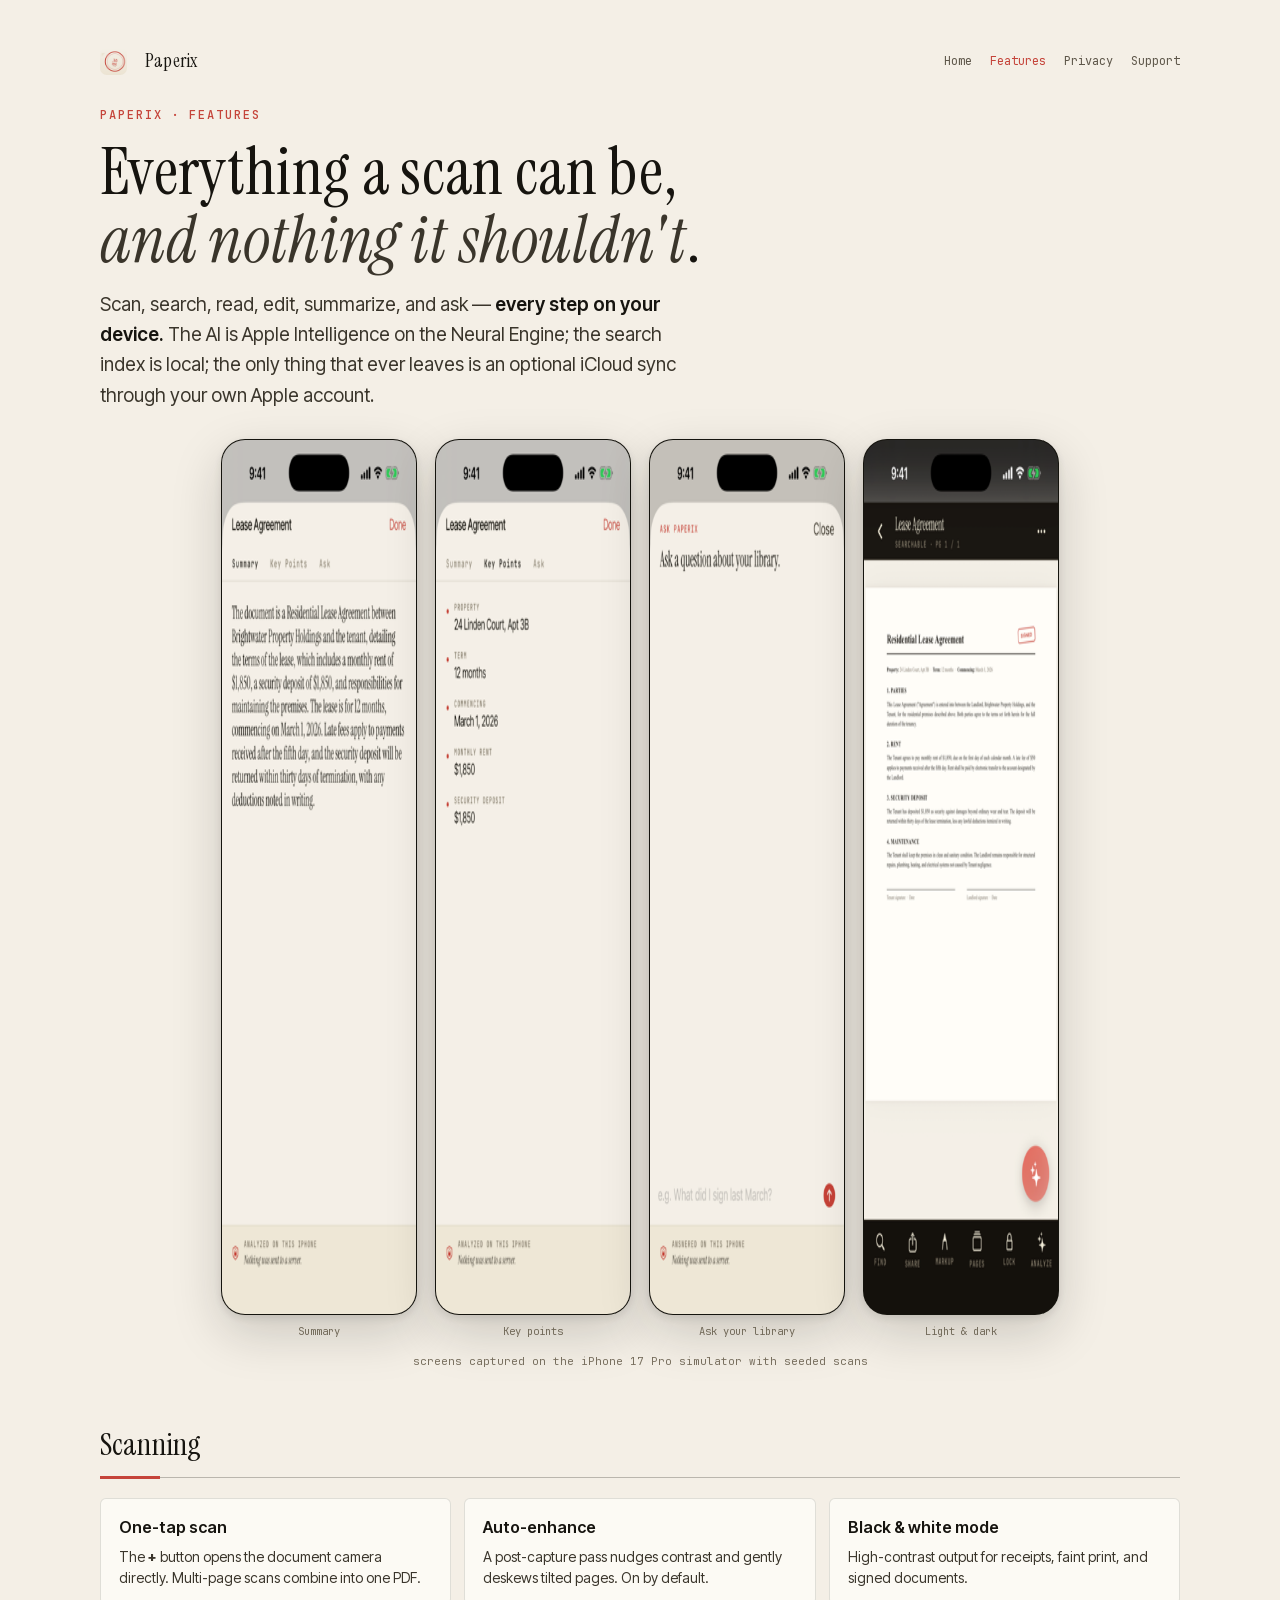
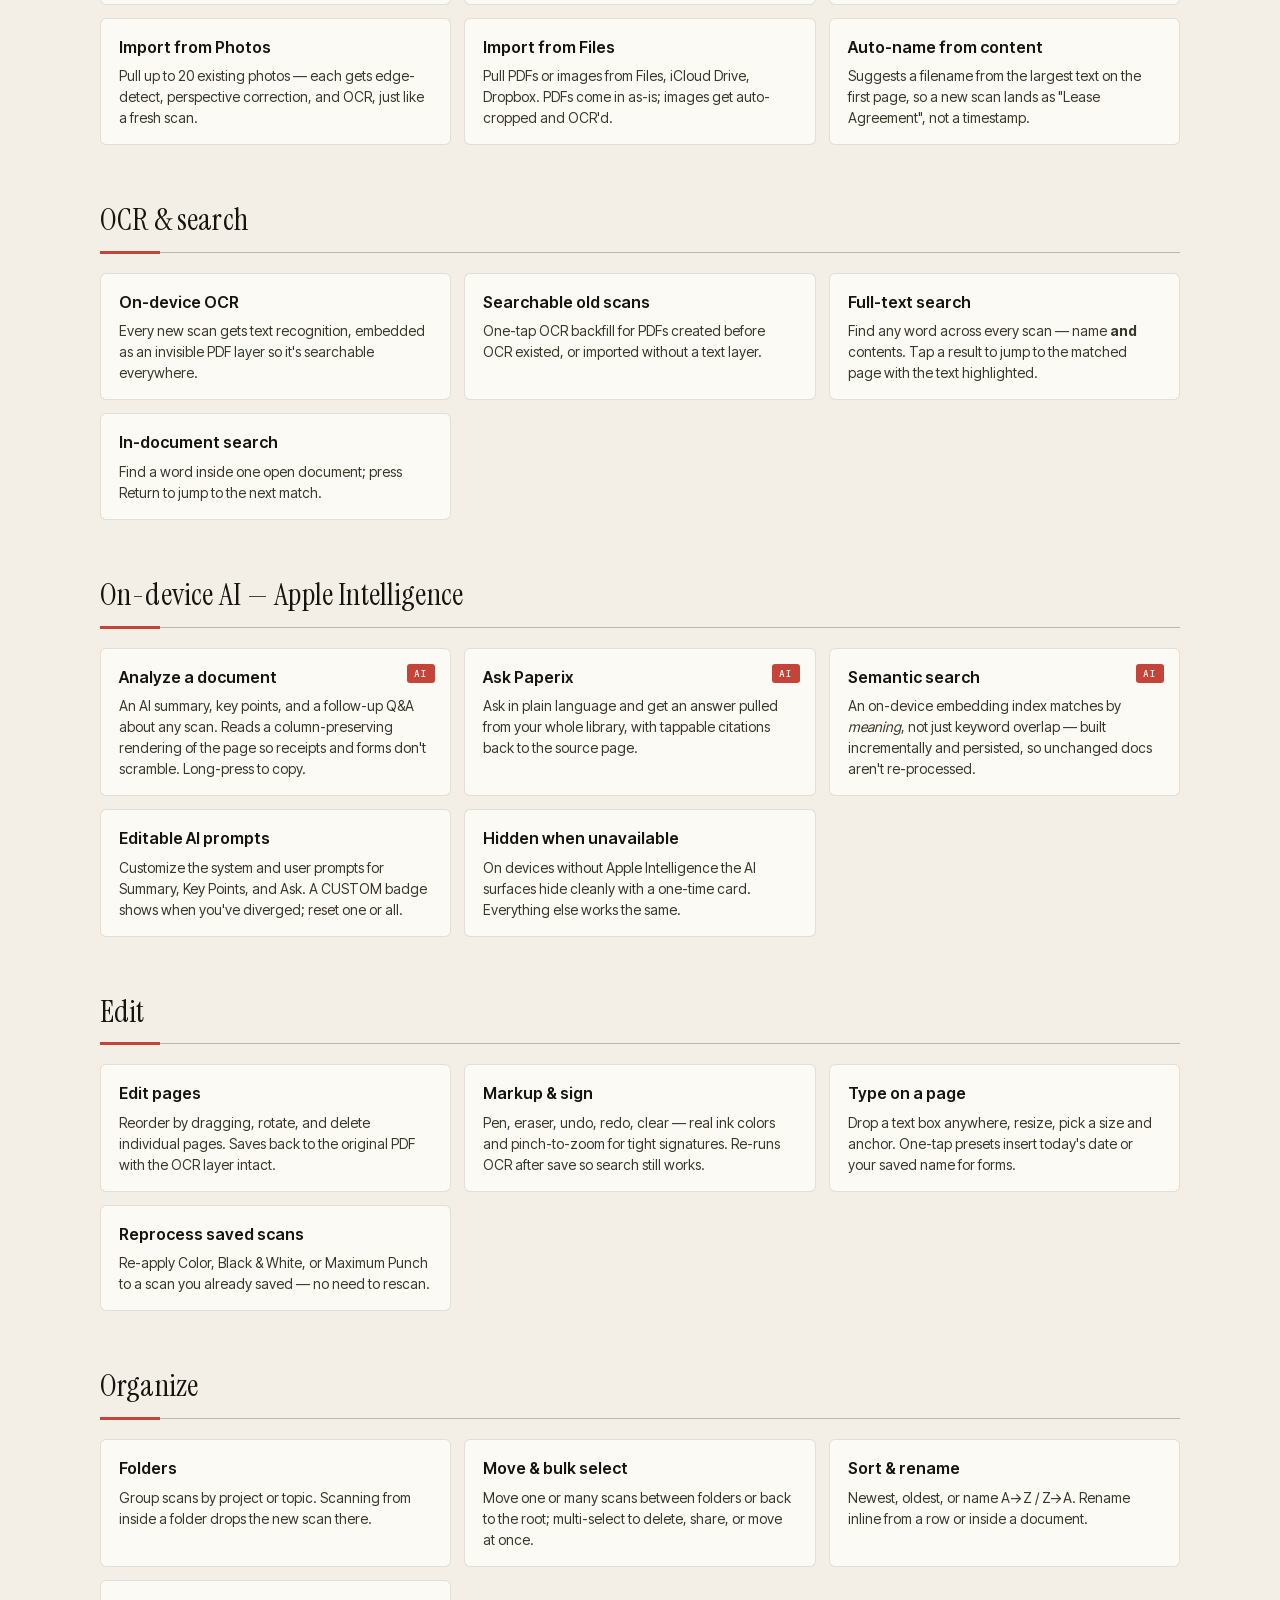
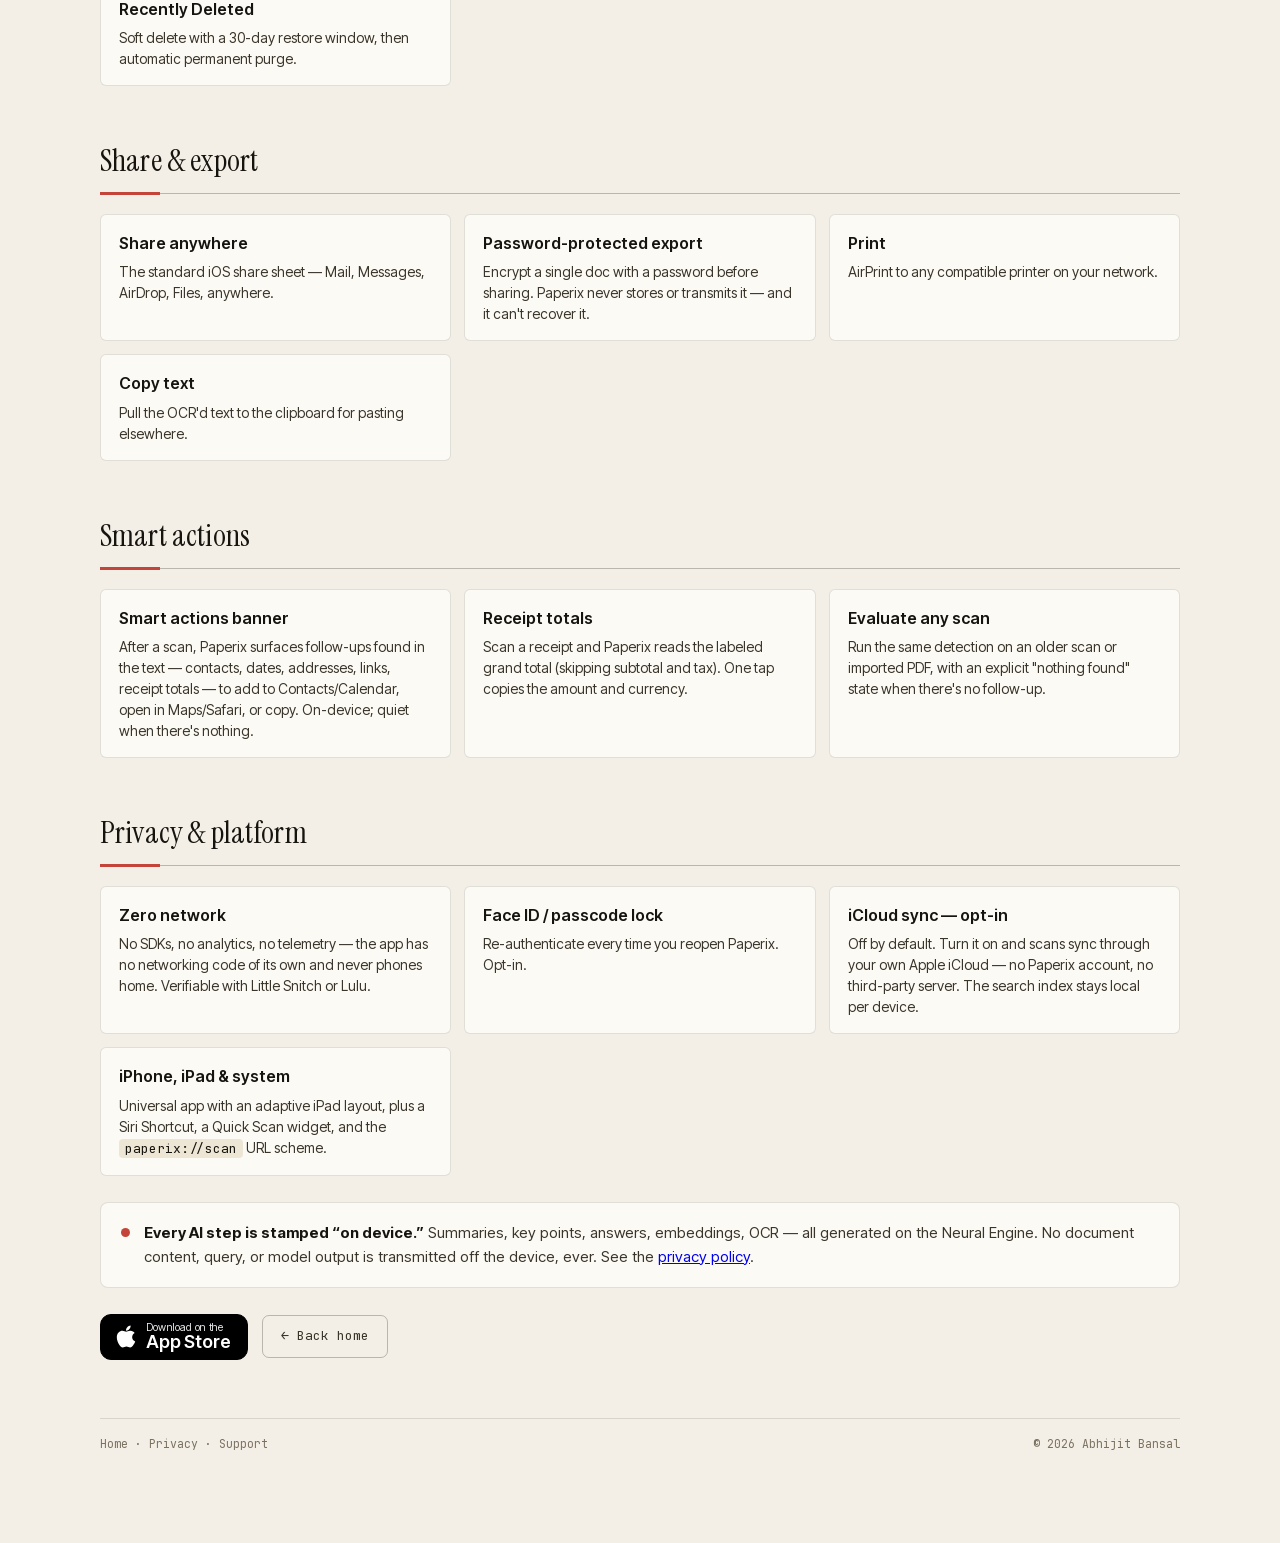
==== features.html @ 34ac82c7 "feat(site): rebuild marketing site with real on-device app captures Adopt the app's own "Paper, Ink " ====
<!DOCTYPE html>
<html lang="en">
<head>
  <meta charset="utf-8">
  <meta name="viewport" content="width=device-width, initial-scale=1">
  <title>Features — Paperix</title>
  <meta name="description" content="Every Paperix feature: edge-aware scanning, on-device OCR and search, Apple Intelligence summaries and Ask-across-your-library, page editing, markup, password export, smart actions — all on your iPhone and iPad, nothing sent to a server.">
  <meta name="theme-color" content="#f4efe6">

  <!-- iOS Smart App Banner: native install banner shown only in Safari on iPhone/iPad. -->
  <meta name="apple-itunes-app" content="app-id=6770402925">

  <link rel="canonical" href="https://abhijitbansal.github.io/paperix-site/features.html">

  <!-- Open Graph / link unfurl — absolute URLs required for Teams/Slack/iMessage rich cards. -->
  <meta property="og:type" content="website">
  <meta property="og:site_name" content="Paperix">
  <meta property="og:title" content="Paperix — every feature, all on device">
  <meta property="og:description" content="Edge-aware scanning, on-device OCR and search, Apple Intelligence summaries and Ask-across-your-library, page editing, markup, password export — all on your iPhone and iPad. Nothing leaves your device.">
  <meta property="og:url" content="https://abhijitbansal.github.io/paperix-site/features.html">
  <meta property="og:image" content="https://abhijitbansal.github.io/paperix-site/assets/og-image.png">
  <meta property="og:image:type" content="image/png">
  <meta property="og:image:width" content="1200">
  <meta property="og:image:height" content="630">
  <meta property="og:image:alt" content="Paperix — private, on-device document scanner for iPhone and iPad.">
  <meta name="twitter:card" content="summary_large_image">
  <meta name="twitter:title" content="Paperix — every feature, all on device">
  <meta name="twitter:image" content="https://abhijitbansal.github.io/paperix-site/assets/og-image.png">

  <link rel="icon" type="image/png" href="assets/favicon-32.png">
  <link rel="apple-touch-icon" href="assets/apple-touch-icon.png">
  <link rel="stylesheet" href="assets/style.css">
  <meta http-equiv="Content-Security-Policy" content="default-src 'self'; script-src 'none'; style-src 'self'; img-src 'self'; font-src 'self'; object-src 'none'; form-action 'none'; base-uri 'self'">
</head>
<body>
<div class="wrap">

  <nav class="site">
    <img src="assets/app-icon-64.png" alt="">
    <span class="name">Paperix</span>
    <a href="index.html">Home</a>
    <a href="features.html" aria-current="page">Features</a>
    <a href="privacy.html">Privacy</a>
    <a href="support.html">Support</a>
  </nav>

  <header class="page">
    <div class="kicker">Paperix · features</div>
    <h1>Everything a scan can be,<br><em>and nothing it shouldn't</em>.</h1>
    <p class="lead">
      Scan, search, read, edit, summarize, and ask — <b>every step on your
      device.</b> The AI is Apple Intelligence on the Neural Engine; the search
      index is local; the only thing that ever leaves is an optional iCloud
      sync through your own Apple account.
    </p>
  </header>

  <div class="shotrow">
    <figure class="shot-fig">
      <div class="device"><img src="assets/shots/analyze.png" alt="An on-device AI summary of a lease agreement" width="402" height="874" loading="lazy"></div>
      <figcaption>Summary</figcaption>
    </figure>
    <figure class="shot-fig">
      <div class="device"><img src="assets/shots/keypoints.png" alt="AI-extracted key points: property, term, monthly rent, deposit" width="402" height="874" loading="lazy"></div>
      <figcaption>Key points</figcaption>
    </figure>
    <figure class="shot-fig">
      <div class="device"><img src="assets/shots/ask.png" alt="Ask Paperix — ask a question about your whole library" width="402" height="874" loading="lazy"></div>
      <figcaption>Ask your library</figcaption>
    </figure>
    <figure class="shot-fig">
      <div class="device"><img src="assets/shots/document-dark.png" alt="A scanned document open in dark mode" width="402" height="874" loading="lazy"></div>
      <figcaption>Light &amp; dark</figcaption>
    </figure>
  </div>
  <p class="gifnote">screens captured on the iPhone&nbsp;17&nbsp;Pro simulator with seeded scans</p>

  <h2>Scanning</h2><div class="rule"></div>
  <div class="grid">
    <div class="ve-card"><h3>One-tap scan</h3><p>The <b>+</b> button opens the document camera directly. Multi-page scans combine into one PDF.</p></div>
    <div class="ve-card"><h3>Auto-enhance</h3><p>A post-capture pass nudges contrast and gently deskews tilted pages. On by default.</p></div>
    <div class="ve-card"><h3>Black &amp; white mode</h3><p>High-contrast output for receipts, faint print, and signed documents.</p></div>
    <div class="ve-card"><h3>Import from Photos</h3><p>Pull up to 20 existing photos — each gets edge-detect, perspective correction, and OCR, just like a fresh scan.</p></div>
    <div class="ve-card"><h3>Import from Files</h3><p>Pull PDFs or images from Files, iCloud Drive, Dropbox. PDFs come in as-is; images get auto-cropped and OCR'd.</p></div>
    <div class="ve-card"><h3>Auto-name from content</h3><p>Suggests a filename from the largest text on the first page, so a new scan lands as "Lease Agreement", not a timestamp.</p></div>
  </div>

  <h2>OCR &amp; search</h2><div class="rule"></div>
  <div class="grid">
    <div class="ve-card"><h3>On-device OCR</h3><p>Every new scan gets text recognition, embedded as an invisible PDF layer so it's searchable everywhere.</p></div>
    <div class="ve-card"><h3>Searchable old scans</h3><p>One-tap OCR backfill for PDFs created before OCR existed, or imported without a text layer.</p></div>
    <div class="ve-card"><h3>Full-text search</h3><p>Find any word across every scan — name <b>and</b> contents. Tap a result to jump to the matched page with the text highlighted.</p></div>
    <div class="ve-card"><h3>In-document search</h3><p>Find a word inside one open document; press Return to jump to the next match.</p></div>
  </div>

  <h2>On-device AI — Apple Intelligence</h2><div class="rule"></div>
  <div class="grid">
    <div class="ve-card"><span class="tag">AI</span><h3>Analyze a document</h3><p>An AI summary, key points, and a follow-up Q&amp;A about any scan. Reads a column-preserving rendering of the page so receipts and forms don't scramble. Long-press to copy.</p></div>
    <div class="ve-card"><span class="tag">AI</span><h3>Ask Paperix</h3><p>Ask in plain language and get an answer pulled from your whole library, with tappable citations back to the source page.</p></div>
    <div class="ve-card"><span class="tag">AI</span><h3>Semantic search</h3><p>An on-device embedding index matches by <em>meaning</em>, not just keyword overlap — built incrementally and persisted, so unchanged docs aren't re-processed.</p></div>
    <div class="ve-card"><h3>Editable AI prompts</h3><p>Customize the system and user prompts for Summary, Key Points, and Ask. A CUSTOM badge shows when you've diverged; reset one or all.</p></div>
    <div class="ve-card"><h3>Hidden when unavailable</h3><p>On devices without Apple Intelligence the AI surfaces hide cleanly with a one-time card. Everything else works the same.</p></div>
  </div>

  <h2>Edit</h2><div class="rule"></div>
  <div class="grid">
    <div class="ve-card"><h3>Edit pages</h3><p>Reorder by dragging, rotate, and delete individual pages. Saves back to the original PDF with the OCR layer intact.</p></div>
    <div class="ve-card"><h3>Markup &amp; sign</h3><p>Pen, eraser, undo, redo, clear — real ink colors and pinch-to-zoom for tight signatures. Re-runs OCR after save so search still works.</p></div>
    <div class="ve-card"><h3>Type on a page</h3><p>Drop a text box anywhere, resize, pick a size and anchor. One-tap presets insert today's date or your saved name for forms.</p></div>
    <div class="ve-card"><h3>Reprocess saved scans</h3><p>Re-apply Color, Black &amp; White, or Maximum Punch to a scan you already saved — no need to rescan.</p></div>
  </div>

  <h2>Organize</h2><div class="rule"></div>
  <div class="grid">
    <div class="ve-card"><h3>Folders</h3><p>Group scans by project or topic. Scanning from inside a folder drops the new scan there.</p></div>
    <div class="ve-card"><h3>Move &amp; bulk select</h3><p>Move one or many scans between folders or back to the root; multi-select to delete, share, or move at once.</p></div>
    <div class="ve-card"><h3>Sort &amp; rename</h3><p>Newest, oldest, or name A→Z / Z→A. Rename inline from a row or inside a document.</p></div>
    <div class="ve-card"><h3>Recently Deleted</h3><p>Soft delete with a 30-day restore window, then automatic permanent purge.</p></div>
  </div>

  <h2>Share &amp; export</h2><div class="rule"></div>
  <div class="grid">
    <div class="ve-card"><h3>Share anywhere</h3><p>The standard iOS share sheet — Mail, Messages, AirDrop, Files, anywhere.</p></div>
    <div class="ve-card"><h3>Password-protected export</h3><p>Encrypt a single doc with a password before sharing. Paperix never stores or transmits it — and it can't recover it.</p></div>
    <div class="ve-card"><h3>Print</h3><p>AirPrint to any compatible printer on your network.</p></div>
    <div class="ve-card"><h3>Copy text</h3><p>Pull the OCR'd text to the clipboard for pasting elsewhere.</p></div>
  </div>

  <h2>Smart actions</h2><div class="rule"></div>
  <div class="grid">
    <div class="ve-card"><h3>Smart actions banner</h3><p>After a scan, Paperix surfaces follow-ups found in the text — contacts, dates, addresses, links, receipt totals — to add to Contacts/Calendar, open in Maps/Safari, or copy. On-device; quiet when there's nothing.</p></div>
    <div class="ve-card"><h3>Receipt totals</h3><p>Scan a receipt and Paperix reads the labeled grand total (skipping subtotal and tax). One tap copies the amount and currency.</p></div>
    <div class="ve-card"><h3>Evaluate any scan</h3><p>Run the same detection on an older scan or imported PDF, with an explicit "nothing found" state when there's no follow-up.</p></div>
  </div>

  <h2>Privacy &amp; platform</h2><div class="rule"></div>
  <div class="grid">
    <div class="ve-card"><h3>Zero network</h3><p>No SDKs, no analytics, no telemetry — the app has no networking code of its own and never phones home. Verifiable with Little Snitch or Lulu.</p></div>
    <div class="ve-card"><h3>Face ID / passcode lock</h3><p>Re-authenticate every time you reopen Paperix. Opt-in.</p></div>
    <div class="ve-card"><h3>iCloud sync — opt-in</h3><p>Off by default. Turn it on and scans sync through your own Apple iCloud — no Paperix account, no third-party server. The search index stays local per device.</p></div>
    <div class="ve-card"><h3>iPhone, iPad &amp; system</h3><p>Universal app with an adaptive iPad layout, plus a Siri Shortcut, a Quick&nbsp;Scan widget, and the <code>paperix://scan</code> URL scheme.</p></div>
  </div>

  <div class="privacyband">
    <span class="dot" aria-hidden="true"></span>
    <p>
      <strong>Every AI step is stamped “on device.”</strong> Summaries, key
      points, answers, embeddings, OCR — all generated on the Neural Engine.
      No document content, query, or model output is transmitted off the
      device, ever. See the <a href="privacy.html">privacy policy</a>.
    </p>
  </div>

  <div class="cta-row">
    <a class="appstore-badge" href="https://apps.apple.com/app/id6770402925" aria-label="Download Paperix on the App Store">
      <svg class="apple-logo" viewBox="0 0 384 512" aria-hidden="true" focusable="false"><path fill="currentColor" d="M318.7 268.7c-.2-36.7 16.4-64.4 50-84.8-18.8-26.9-47.2-41.7-84.7-44.6-35.5-2.8-74.3 20.7-88.5 20.7-15 0-49.4-19.7-76.4-19.7C63.3 141.2 4 184.8 4 273.5q0 39.3 14.4 81.2c12.8 36.7 59 126.7 107.2 125.2 25.2-.6 43-17.9 75.8-17.9 31.8 0 48.3 17.9 76.4 17.9 48.6-.7 90.4-82.5 102.6-119.3-65.2-30.7-61.7-90-61.7-91.9zm-56.6-164.2c27.3-32.4 24.8-61.9 24-72.5-24.1 1.4-52 16.4-67.9 34.9-17.5 19.8-27.8 44.3-25.6 71.9 26.1 2 49.9-11.4 69.5-34.3z"/></svg>
      <span class="appstore-badge-text"><small>Download on the</small>App&nbsp;Store</span>
    </a>
    <a class="cta-quiet" href="index.html">← Back home</a>
  </div>

  <footer class="site">
    <span><a href="index.html">Home</a> · <a href="privacy.html">Privacy</a> · <a href="support.html">Support</a></span>
    <span>© 2026 Abhijit Bansal</span>
  </footer>

</div>
</body>
</html>
---- assets/style.css ----
/* Paperix site theme — "Paper, Ink & Privacy".
   Mirrors the app's own design system (Paperix/Theme.swift): warm cream
   surfaces, deep warm-black ink, a single notary-red accent. Self-hosted
   fonts (latin subsets, taken from the app's own bundled faces) — no
   third-party requests, because the whole pitch is that nothing leaves
   your device. Shared by index / features / privacy / support. */

@font-face{font-family:'Instrument Serif';font-style:normal;font-weight:400;font-display:swap;src:url(fonts/instrument-serif-regular.woff2) format('woff2')}
@font-face{font-family:'Instrument Serif';font-style:italic;font-weight:400;font-display:swap;src:url(fonts/instrument-serif-italic.woff2) format('woff2')}
@font-face{font-family:'Inter Tight';font-style:normal;font-weight:380 680;font-display:swap;src:url(fonts/inter-tight.woff2) format('woff2')}
@font-face{font-family:'JetBrains Mono';font-style:normal;font-weight:400;font-display:swap;src:url(fonts/jetbrains-mono-regular.woff2) format('woff2')}
@font-face{font-family:'JetBrains Mono';font-style:normal;font-weight:600;font-display:swap;src:url(fonts/jetbrains-mono-semibold.woff2) format('woff2')}

:root{
  --bg:#f4efe6;
  --surface:#fcfaf4;
  --surface-2:#ede6d5;
  --border:rgba(22,20,15,.12);
  --border-strong:rgba(22,20,15,.26);
  --line:#e0d8c6;
  --text:#16140f;
  --text2:#3a352b;
  --text-dim:#5e574a;
  --text3:#7a7160;
  --text4:#b7ae9c;
  --stamp:#c5443a;
  --stamp-deep:#a2362e;
  --amber:#f0cf6a;
  --amber-mark:rgba(240,207,106,.42);
  --font-display:'Instrument Serif',Georgia,serif;
  --font-body:'Inter Tight',-apple-system,BlinkMacSystemFont,system-ui,sans-serif;
  --font-mono:'JetBrains Mono',ui-monospace,'SF Mono',Menlo,monospace;
}
@media (prefers-color-scheme: dark){
  :root{
    --bg:#1b1814;
    --surface:#24201a;
    --surface-2:#2e2820;
    --border:rgba(240,234,214,.13);
    --border-strong:rgba(240,234,214,.3);
    --line:#2f2920;
    --text:#f0ead6;
    --text2:#c5bba1;
    --text-dim:#9a8f79;
    --text3:#8b8270;
    --text4:#5a5142;
    --stamp:#e36a5e;
    --stamp-deep:#bf4c40;
    --amber:#e6bf5a;
    --amber-mark:rgba(230,191,90,.3);
  }
}

*{box-sizing:border-box;margin:0;min-width:0}
html{-webkit-text-size-adjust:100%}
body{
  background:var(--bg);color:var(--text);
  font-family:var(--font-body);font-size:17px;line-height:1.6;
  padding:46px 24px 90px;
  -webkit-font-smoothing:antialiased;-moz-osx-font-smoothing:grayscale;
}
.wrap{max-width:1080px;margin:0 auto}
main.prose{max-width:740px}

/* ---- Top navigation ---- */
nav.site{font-family:var(--font-mono);font-size:12px;margin-bottom:30px;display:flex;align-items:center;gap:18px;flex-wrap:wrap}
nav.site img{width:27px;height:27px;border-radius:7px}
nav.site .name{font-family:var(--font-display);font-size:19px;letter-spacing:.01em;color:var(--text);margin-right:auto}
nav.site a{color:var(--text-dim);text-decoration:none}
nav.site a:hover{color:var(--text)}
nav.site a[aria-current="page"]{color:var(--stamp)}

/* ---- Page header / hero ---- */
header.page{max-width:760px}
.kicker{font-family:var(--font-mono);font-size:12px;letter-spacing:.16em;text-transform:uppercase;color:var(--stamp);font-weight:600}
h1{font-family:var(--font-display);font-size:clamp(40px,6.4vw,66px);font-weight:400;line-height:1.03;letter-spacing:.005em;margin:12px 0 16px}
h1 em{font-style:italic;color:var(--text2)}
.lead{font-size:19px;color:var(--text2);max-width:600px}
.lead b{color:var(--text);font-weight:600}

/* On-device pill — echoes the app's badge */
.ondevice{display:inline-flex;align-items:center;gap:7px;font-family:var(--font-mono);font-size:11px;font-weight:600;letter-spacing:.12em;text-transform:uppercase;color:var(--text3);border:1px solid var(--line);border-radius:999px;padding:5px 12px;margin-bottom:18px}
.ondevice::before{content:"";width:6px;height:6px;border-radius:50%;background:var(--stamp)}

/* Split hero: copy + device */
.hero{display:grid;grid-template-columns:1.1fr .9fr;gap:40px;align-items:center;margin:6px 0 10px}
.hero-copy{min-width:0}
.hero-art{display:flex;justify-content:center}
@media (max-width:760px){
  .hero{grid-template-columns:1fr;gap:26px}
  .hero-art{order:-1}
}

/* ---- Buttons / CTAs ---- */
.cta-row{display:flex;gap:14px;align-items:center;flex-wrap:wrap;margin-top:26px}
.cta{display:inline-flex;align-items:center;font-family:var(--font-mono);font-size:13px;font-weight:600;color:#fff;background:var(--stamp);padding:11px 18px;border-radius:7px;text-decoration:none}
.cta:hover{background:var(--stamp-deep)}
.cta-quiet{display:inline-flex;align-items:center;font-family:var(--font-mono);font-size:13px;color:var(--text2);border:1px solid var(--border-strong);padding:10px 18px;border-radius:7px;text-decoration:none}
.cta-quiet:hover{border-color:var(--stamp);color:var(--stamp)}

/* App Store badge — black pill (light) / white pill (dark), per Apple guidance */
.appstore-badge{display:inline-flex;align-items:center;gap:10px;background:#000;color:#fff;border:1px solid #000;border-radius:11px;padding:8px 17px 8px 15px;line-height:1;text-decoration:none}
.appstore-badge:hover{background:#1a1a1a;border-color:#1a1a1a}
.appstore-badge .apple-logo{width:20px;height:25px;flex:none}
.appstore-badge-text{display:flex;flex-direction:column;align-items:flex-start;font-family:var(--font-body);font-weight:600;font-size:18px;letter-spacing:-.01em}
.appstore-badge-text small{font-weight:400;font-size:10.5px;letter-spacing:.02em;opacity:.92}
@media (prefers-color-scheme: dark){
  .appstore-badge{background:#fff;color:#000;border-color:#fff}
  .appstore-badge:hover{background:#e8e8e8;border-color:#e8e8e8}
}

/* ---- Section headings with stamp-accented rule ---- */
h2{font-family:var(--font-display);font-size:31px;font-weight:400;margin:50px 0 4px;letter-spacing:.005em}
.rule{height:1px;background:var(--border-strong);margin:7px 0 20px;position:relative}
.rule::before{content:"";position:absolute;left:0;top:-1px;width:60px;height:3px;background:var(--stamp)}
h3{font-size:17px;font-weight:600;margin:24px 0 6px}

/* ---- Prose ---- */
p{margin:0 0 15px}
main p a,main li a{color:var(--stamp);text-decoration:none;border-bottom:1px solid rgba(197,68,58,.28)}
main p a:hover,main li a:hover{border-bottom-color:var(--stamp)}
ul,ol{padding-left:22px;margin:0 0 15px}
li{margin-bottom:7px}
code{font-family:var(--font-mono);font-size:13px;background:var(--surface-2);padding:1px 6px;border-radius:4px;color:var(--text)}
.muted{color:var(--text-dim)}
.small{font-size:14px}
.mono{font-family:var(--font-mono);font-size:12px;letter-spacing:.02em;color:var(--text3)}
.lede{font-size:19px;color:var(--text2)}
mark{background:var(--amber-mark);color:inherit;padding:0 2px;border-radius:2px}

/* ---- Card grid ---- */
.grid{display:grid;grid-template-columns:repeat(auto-fill,minmax(320px,1fr));gap:13px}
.ve-card{border:1px solid var(--border);background:var(--surface);padding:16px 18px;border-radius:6px;position:relative}
.ve-card h3{font-size:16px;font-weight:600;margin:0 0 5px;padding-right:50px}
.ve-card p{font-size:14px;color:var(--text2);margin:0;line-height:1.5}
.tag{position:absolute;top:15px;right:15px;font-family:var(--font-mono);font-size:9.5px;font-weight:600;letter-spacing:.1em;background:var(--stamp);color:#fff;padding:2px 7px;border-radius:3px;text-transform:uppercase}
@media (prefers-color-scheme: dark){.tag{color:var(--bg)}}
.how{margin-top:9px;font-family:var(--font-mono);font-size:11px;color:var(--text3);line-height:1.5}

/* ---- Device frame (screenshots + GIFs) ---- */
.device{border-radius:30px;overflow:hidden;border:1px solid var(--border-strong);background:var(--text);box-shadow:0 18px 50px rgba(22,20,15,.18),0 3px 10px rgba(22,20,15,.10);position:relative}
@media (prefers-color-scheme: dark){.device{box-shadow:0 18px 50px rgba(0,0,0,.5)}}
.device img{width:100%;display:block}
.hero-art .device{width:min(252px,68vw)}

/* Demo GIF + screenshot rows */
.demorow{display:flex;flex-wrap:wrap;gap:22px;justify-content:center;margin:30px 0 8px}
.demo-fig{width:min(232px,72vw);margin:0}
.demo-fig .device{border-radius:28px}
.demo-fig figcaption{font-family:var(--font-mono);font-size:11px;color:var(--text3);margin-top:11px;line-height:1.45;text-align:center}
.demo-fig figcaption b{color:var(--stamp);font-weight:600}
.gifnote{font-family:var(--font-mono);font-size:11px;color:var(--text3);margin:14px 0 6px;text-align:center}
.banner-note{margin-top:16px}

/* Screenshot gallery (smaller, denser) */
.shotrow{display:flex;flex-wrap:wrap;gap:18px;justify-content:center;margin:28px 0 6px}
.shot-fig{width:min(196px,42vw);margin:0}
.shot-fig .device{border-radius:24px}
.shot-fig figcaption{font-family:var(--font-mono);font-size:10.5px;color:var(--text3);margin-top:9px;line-height:1.4;text-align:center}

/* ---- Privacy banner block ---- */
.privacyband{border:1px solid var(--border);background:var(--surface);border-radius:8px;padding:18px 20px;margin:26px 0;display:flex;gap:14px;align-items:flex-start}
.privacyband .dot{width:9px;height:9px;border-radius:50%;background:var(--stamp);flex:none;margin-top:7px}
.privacyband p{margin:0;font-size:15px;color:var(--text2)}
.privacyband strong{color:var(--text)}

.callout{background:var(--surface);border-left:3px solid var(--stamp);border-radius:0 8px 8px 0;padding:14px 18px;margin:22px 0;font-size:15px;color:var(--text2)}

table{border-collapse:collapse;width:100%;margin:16px 0;font-size:15px}
th,td{text-align:left;padding:10px 12px;border-bottom:1px solid var(--line)}
th{font-family:var(--font-mono);font-weight:600;font-size:11px;letter-spacing:.06em;text-transform:uppercase;color:var(--text3)}

/* ---- Footer ---- */
footer.site{margin-top:58px;border-top:1px solid var(--border);padding-top:16px;font-family:var(--font-mono);font-size:11.5px;color:var(--text3);display:flex;justify-content:space-between;flex-wrap:wrap;gap:8px}
footer.site a{color:inherit;text-decoration:none}
footer.site a:hover{color:var(--text)}

@media (max-width:600px){
  body{padding:34px 18px 72px}
  h1{font-size:38px}
  .lead{font-size:18px}
}
@media (prefers-reduced-motion: no-preference){
  .ve-card,.demo-fig,.shot-fig{animation:rise .45s ease both}
  @keyframes rise{from{opacity:0;transform:translateY(8px)}to{opacity:1;transform:none}}
}
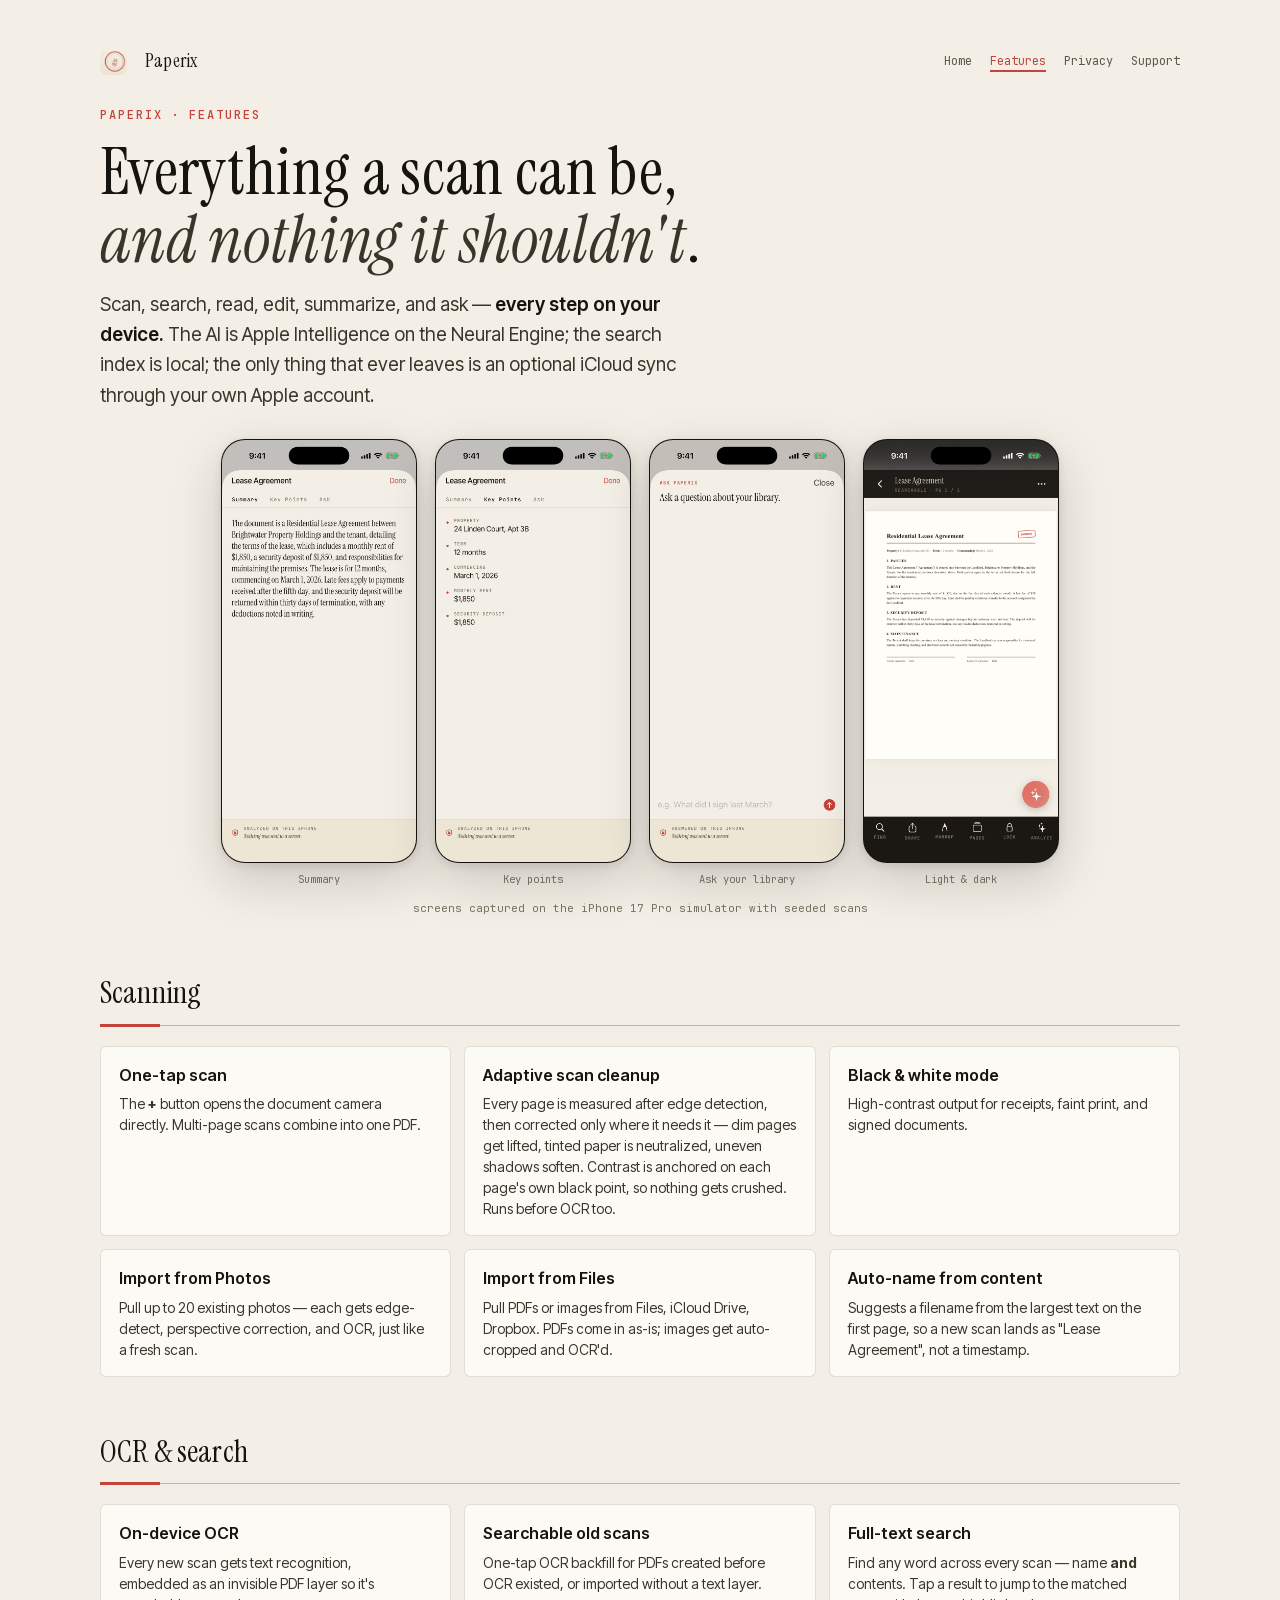
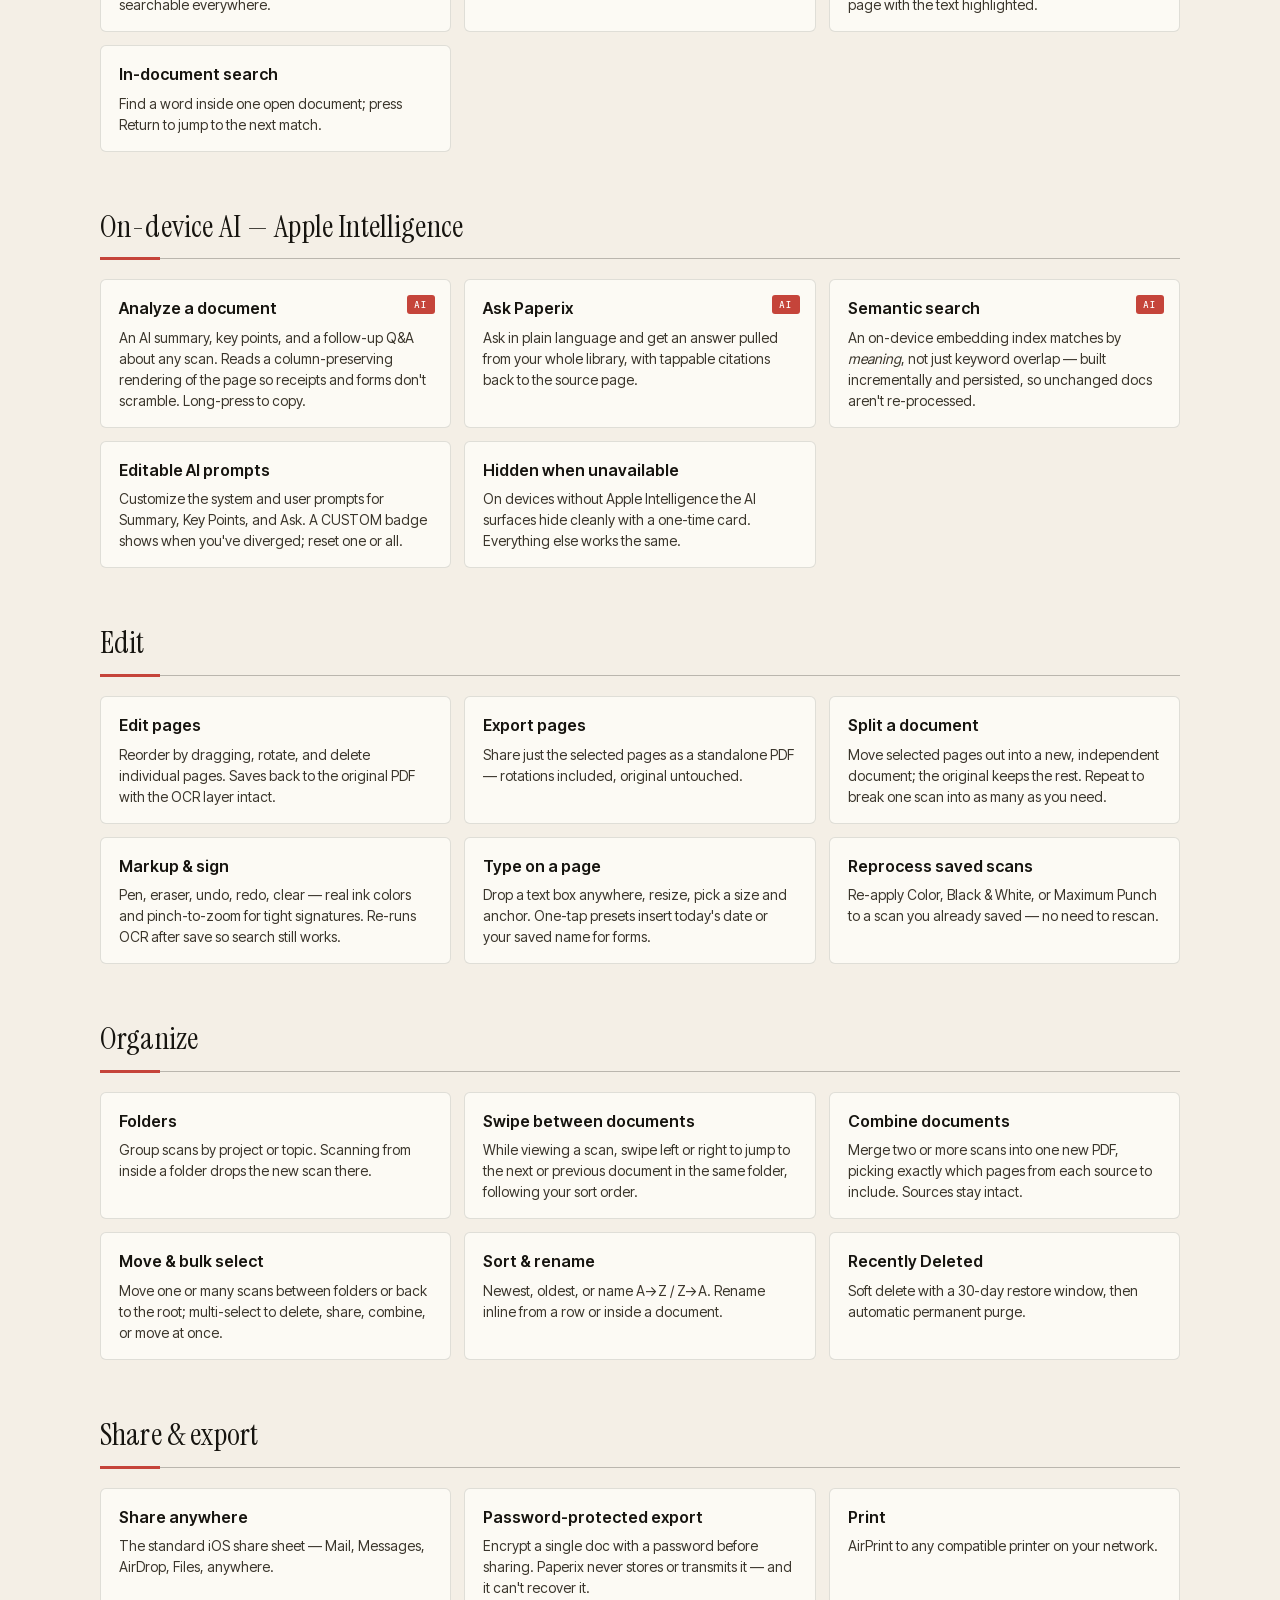
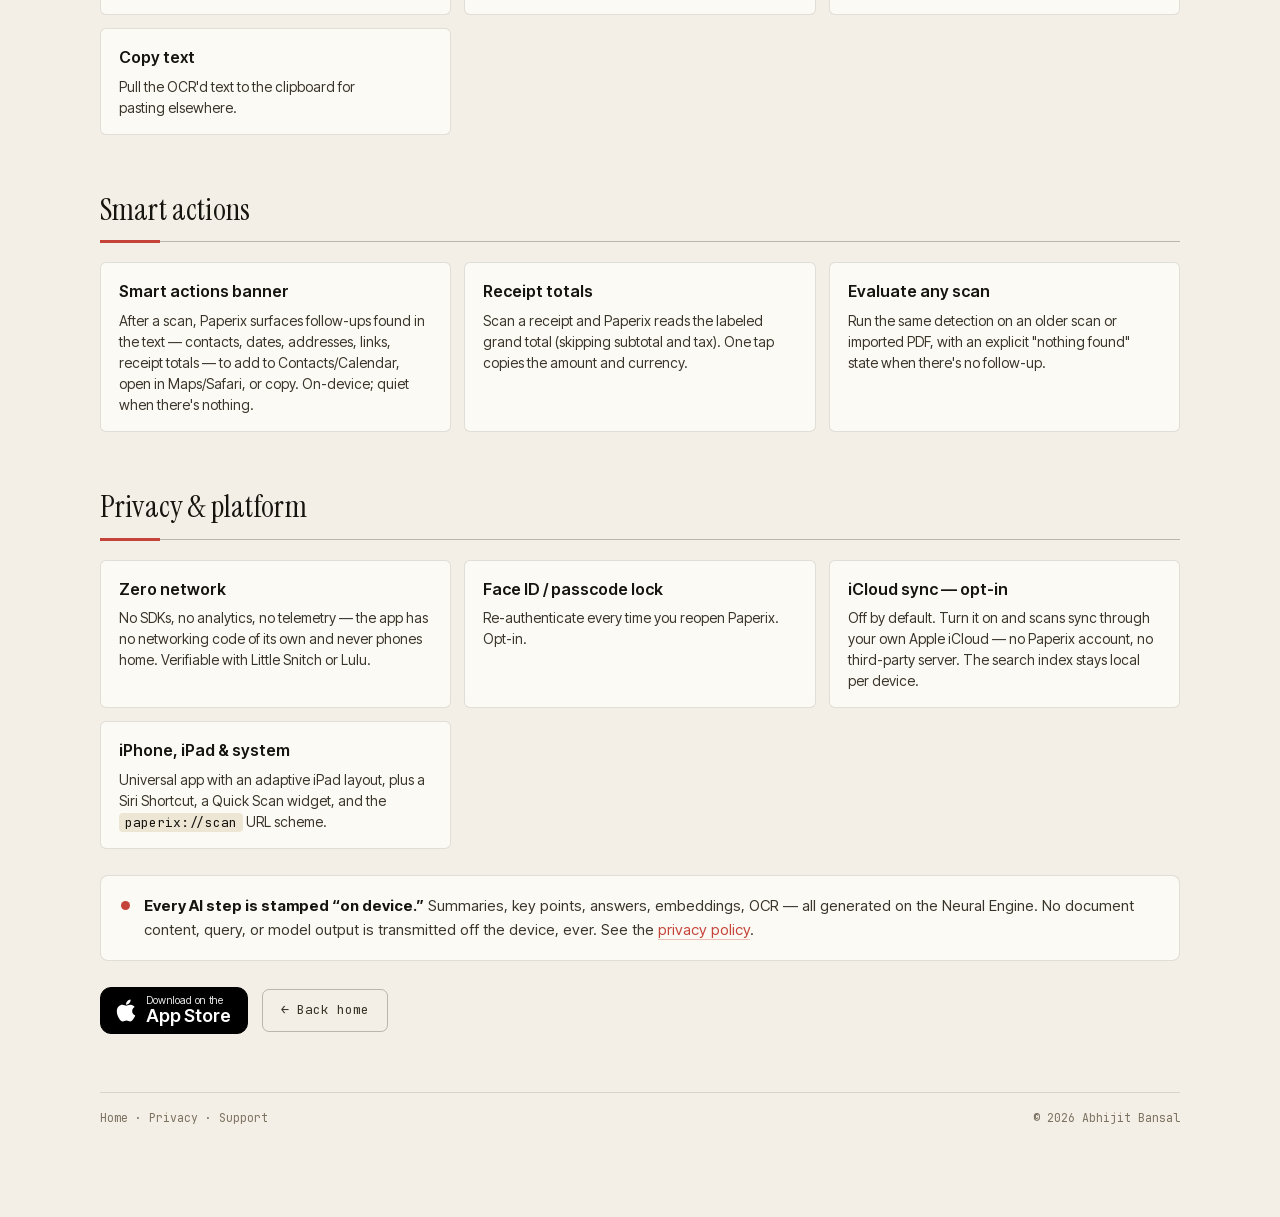
==== commit edfd9d68: "site: content refresh, iCloud/pricing/iOS-26 fixes, design polish (#45) * fix(site): correct stale c" ====
--- a/features.html
+++ b/features.html
@@ -78,7 +78,7 @@
   <h2>Scanning</h2><div class="rule"></div>
   <div class="grid">
     <div class="ve-card"><h3>One-tap scan</h3><p>The <b>+</b> button opens the document camera directly. Multi-page scans combine into one PDF.</p></div>
-    <div class="ve-card"><h3>Auto-enhance</h3><p>A post-capture pass nudges contrast and gently deskews tilted pages. On by default.</p></div>
+    <div class="ve-card"><h3>Adaptive scan cleanup</h3><p>Every page is measured after edge detection, then corrected only where it needs it — dim pages get lifted, tinted paper is neutralized, uneven shadows soften. Contrast is anchored on each page's own black point, so nothing gets crushed. Runs before OCR too.</p></div>
     <div class="ve-card"><h3>Black &amp; white mode</h3><p>High-contrast output for receipts, faint print, and signed documents.</p></div>
     <div class="ve-card"><h3>Import from Photos</h3><p>Pull up to 20 existing photos — each gets edge-detect, perspective correction, and OCR, just like a fresh scan.</p></div>
     <div class="ve-card"><h3>Import from Files</h3><p>Pull PDFs or images from Files, iCloud Drive, Dropbox. PDFs come in as-is; images get auto-cropped and OCR'd.</p></div>
@@ -105,6 +105,8 @@
   <h2>Edit</h2><div class="rule"></div>
   <div class="grid">
     <div class="ve-card"><h3>Edit pages</h3><p>Reorder by dragging, rotate, and delete individual pages. Saves back to the original PDF with the OCR layer intact.</p></div>
+    <div class="ve-card"><h3>Export pages</h3><p>Share just the selected pages as a standalone PDF — rotations included, original untouched.</p></div>
+    <div class="ve-card"><h3>Split a document</h3><p>Move selected pages out into a new, independent document; the original keeps the rest. Repeat to break one scan into as many as you need.</p></div>
     <div class="ve-card"><h3>Markup &amp; sign</h3><p>Pen, eraser, undo, redo, clear — real ink colors and pinch-to-zoom for tight signatures. Re-runs OCR after save so search still works.</p></div>
     <div class="ve-card"><h3>Type on a page</h3><p>Drop a text box anywhere, resize, pick a size and anchor. One-tap presets insert today's date or your saved name for forms.</p></div>
     <div class="ve-card"><h3>Reprocess saved scans</h3><p>Re-apply Color, Black &amp; White, or Maximum Punch to a scan you already saved — no need to rescan.</p></div>
@@ -113,7 +115,9 @@
   <h2>Organize</h2><div class="rule"></div>
   <div class="grid">
     <div class="ve-card"><h3>Folders</h3><p>Group scans by project or topic. Scanning from inside a folder drops the new scan there.</p></div>
-    <div class="ve-card"><h3>Move &amp; bulk select</h3><p>Move one or many scans between folders or back to the root; multi-select to delete, share, or move at once.</p></div>
+    <div class="ve-card"><h3>Swipe between documents</h3><p>While viewing a scan, swipe left or right to jump to the next or previous document in the same folder, following your sort order.</p></div>
+    <div class="ve-card"><h3>Combine documents</h3><p>Merge two or more scans into one new PDF, picking exactly which pages from each source to include. Sources stay intact.</p></div>
+    <div class="ve-card"><h3>Move &amp; bulk select</h3><p>Move one or many scans between folders or back to the root; multi-select to delete, share, combine, or move at once.</p></div>
     <div class="ve-card"><h3>Sort &amp; rename</h3><p>Newest, oldest, or name A→Z / Z→A. Rename inline from a row or inside a document.</p></div>
     <div class="ve-card"><h3>Recently Deleted</h3><p>Soft delete with a 30-day restore window, then automatic permanent purge.</p></div>
   </div>
--- a/assets/style.css
+++ b/assets/style.css
@@ -27,6 +27,14 @@
   --stamp-deep:#a2362e;
   --amber:#f0cf6a;
   --amber-mark:rgba(240,207,106,.42);
+  /* Hover/press support tokens. --stamp-soft is a literal rgba (not color-mix)
+     so a parse failure can never fall the border back to currentColor ink.
+     --card-shadow is tinted with the warm ink, never neutral black. */
+  --stamp-soft:rgba(197,68,58,.45);
+  --card-shadow:rgba(22,20,15,.10);
+  /* One easing token. Critically damped, no overshoot — a hover or a press
+     carries no momentum, so bounce would be wrong (Apple: damping 1.0). */
+  --ease-out:cubic-bezier(.32,.72,0,1);
   --font-display:'Instrument Serif',Georgia,serif;
   --font-body:'Inter Tight',-apple-system,BlinkMacSystemFont,system-ui,sans-serif;
   --font-mono:'JetBrains Mono',ui-monospace,'SF Mono',Menlo,monospace;
@@ -48,6 +56,8 @@
     --stamp-deep:#bf4c40;
     --amber:#e6bf5a;
     --amber-mark:rgba(230,191,90,.3);
+    --stamp-soft:rgba(227,106,94,.5);
+    --card-shadow:rgba(8,6,3,.5);
   }
 }
 
@@ -62,13 +72,32 @@
 .wrap{max-width:1080px;margin:0 auto}
 main.prose{max-width:740px}
 
+/* Keyboard affordance. One rule covers every link on every page — the site has
+   no buttons or form controls. Deliberately no border-radius here: browsers
+   already round the outline to the element's own radius, and setting one would
+   change the element's actual shape. --stamp is theme-aware, so this reads in
+   both light and dark. */
+a:focus-visible{outline:2px solid var(--stamp);outline-offset:3px}
+/* Background only, no colour override: ::selection is global, and forcing
+   --text would put page ink on the .tag badge (white on stamp) and on the
+   App Store badge (which inverts per theme). Leaving colour alone keeps each
+   element's own contrast. */
+::selection{background:var(--amber-mark)}
+
+/* Type: let the browser avoid orphans. h1 is left out on purpose — both h1s
+   use hand-placed <br>s and balancing would fight the author's line breaks. */
+h2,h3,figcaption{text-wrap:balance}
+p{text-wrap:pretty}
+
 /* ---- Top navigation ---- */
 nav.site{font-family:var(--font-mono);font-size:12px;margin-bottom:30px;display:flex;align-items:center;gap:18px;flex-wrap:wrap}
 nav.site img{width:27px;height:27px;border-radius:7px}
 nav.site .name{font-family:var(--font-display);font-size:19px;letter-spacing:.01em;color:var(--text);margin-right:auto}
-nav.site a{color:var(--text-dim);text-decoration:none}
+nav.site a{color:var(--text-dim);text-decoration:none;transition:color .16s var(--ease-out)}
 nav.site a:hover{color:var(--text)}
-nav.site a[aria-current="page"]{color:var(--stamp)}
+/* Current page carried by colour alone was the only cue — add an underline so
+   it survives a colour-blind or high-contrast reading. */
+nav.site a[aria-current="page"]{color:var(--stamp);text-decoration:underline;text-decoration-thickness:1.5px;text-underline-offset:5px}
 
 /* ---- Page header / hero ---- */
 header.page{max-width:760px}
@@ -93,13 +122,16 @@
 
 /* ---- Buttons / CTAs ---- */
 .cta-row{display:flex;gap:14px;align-items:center;flex-wrap:wrap;margin-top:26px}
-.cta{display:inline-flex;align-items:center;font-family:var(--font-mono);font-size:13px;font-weight:600;color:#fff;background:var(--stamp);padding:11px 18px;border-radius:7px;text-decoration:none}
+/* Transitions are declared unconditionally; the transform *values* only ever
+   change inside the prefers-reduced-motion block at the bottom, so a
+   reduced-motion visitor gets the colour shift and never a moving element. */
+.cta{display:inline-flex;align-items:center;font-family:var(--font-mono);font-size:13px;font-weight:600;color:#fff;background:var(--stamp);padding:11px 18px;border-radius:7px;text-decoration:none;transition:background-color .16s var(--ease-out),transform .12s var(--ease-out)}
 .cta:hover{background:var(--stamp-deep)}
-.cta-quiet{display:inline-flex;align-items:center;font-family:var(--font-mono);font-size:13px;color:var(--text2);border:1px solid var(--border-strong);padding:10px 18px;border-radius:7px;text-decoration:none}
+.cta-quiet{display:inline-flex;align-items:center;font-family:var(--font-mono);font-size:13px;color:var(--text2);border:1px solid var(--border-strong);padding:10px 18px;border-radius:7px;text-decoration:none;transition:border-color .16s var(--ease-out),color .16s var(--ease-out),transform .12s var(--ease-out)}
 .cta-quiet:hover{border-color:var(--stamp);color:var(--stamp)}
 
 /* App Store badge — black pill (light) / white pill (dark), per Apple guidance */
-.appstore-badge{display:inline-flex;align-items:center;gap:10px;background:#000;color:#fff;border:1px solid #000;border-radius:11px;padding:8px 17px 8px 15px;line-height:1;text-decoration:none}
+.appstore-badge{display:inline-flex;align-items:center;gap:10px;background:#000;color:#fff;border:1px solid #000;border-radius:11px;padding:8px 17px 8px 15px;line-height:1;text-decoration:none;transition:background-color .16s var(--ease-out),border-color .16s var(--ease-out),transform .12s var(--ease-out)}
 .appstore-badge:hover{background:#1a1a1a;border-color:#1a1a1a}
 .appstore-badge .apple-logo{width:20px;height:25px;flex:none}
 .appstore-badge-text{display:flex;flex-direction:column;align-items:flex-start;font-family:var(--font-body);font-weight:600;font-size:18px;letter-spacing:-.01em}
@@ -117,8 +149,12 @@
 
 /* ---- Prose ---- */
 p{margin:0 0 15px}
-main p a,main li a{color:var(--stamp);text-decoration:none;border-bottom:1px solid rgba(197,68,58,.28)}
-main p a:hover,main li a:hover{border-bottom-color:var(--stamp)}
+/* Scoped to p/li rather than `main p` because features.html has no <main> and
+   support.html's mailto sits in header.page — both were rendering as default
+   browser blue, which is near-unreadable on the dark surface. Nav, footer and
+   CTA links live in spans/divs, so they are untouched by this. */
+p a,li a{color:var(--stamp);text-decoration:none;border-bottom:1px solid rgba(197,68,58,.28);border-bottom-color:color-mix(in srgb,var(--stamp) 32%,transparent);transition:color .16s var(--ease-out),border-color .16s var(--ease-out)}
+p a:hover,li a:hover{border-bottom-color:var(--stamp)}
 ul,ol{padding-left:22px;margin:0 0 15px}
 li{margin-bottom:7px}
 code{font-family:var(--font-mono);font-size:13px;background:var(--surface-2);padding:1px 6px;border-radius:4px;color:var(--text)}
@@ -130,7 +166,11 @@
 
 /* ---- Card grid ---- */
 .grid{display:grid;grid-template-columns:repeat(auto-fill,minmax(320px,1fr));gap:13px}
-.ve-card{border:1px solid var(--border);background:var(--surface);padding:16px 18px;border-radius:6px;position:relative}
+/* Cards sit flat at rest — the warm-paper look depends on it. They only lift
+   on hover, and the shadow is tinted with the page's own ink rather than
+   neutral black, so it reads as paper on paper in both themes. */
+.ve-card{border:1px solid var(--border);background:var(--surface);padding:16px 18px;border-radius:6px;position:relative;transition:border-color .2s var(--ease-out),box-shadow .2s var(--ease-out),transform .2s var(--ease-out)}
+.ve-card:hover{border-color:var(--stamp-soft);box-shadow:0 6px 20px var(--card-shadow)}
 .ve-card h3{font-size:16px;font-weight:600;margin:0 0 5px;padding-right:50px}
 .ve-card p{font-size:14px;color:var(--text2);margin:0;line-height:1.5}
 .tag{position:absolute;top:15px;right:15px;font-family:var(--font-mono);font-size:9.5px;font-weight:600;letter-spacing:.1em;background:var(--stamp);color:#fff;padding:2px 7px;border-radius:3px;text-transform:uppercase}
@@ -140,7 +180,7 @@
 /* ---- Device frame (screenshots + GIFs) ---- */
 .device{border-radius:30px;overflow:hidden;border:1px solid var(--border-strong);background:var(--text);box-shadow:0 18px 50px rgba(22,20,15,.18),0 3px 10px rgba(22,20,15,.10);position:relative}
 @media (prefers-color-scheme: dark){.device{box-shadow:0 18px 50px rgba(0,0,0,.5)}}
-.device img{width:100%;display:block}
+.device img{width:100%;height:auto;display:block}
 .hero-art .device{width:min(252px,68vw)}
 
 /* Demo GIF + screenshot rows */
@@ -164,7 +204,10 @@
 .privacyband p{margin:0;font-size:15px;color:var(--text2)}
 .privacyband strong{color:var(--text)}
 
-.callout{background:var(--surface);border-left:3px solid var(--stamp);border-radius:0 8px 8px 0;padding:14px 18px;margin:22px 0;font-size:15px;color:var(--text2)}
+/* Same dot-accent language as .privacyband, not a border-left tab — one
+   accent device for "here's a callout" instead of two competing ones. */
+.callout{background:var(--surface);border-radius:8px;padding:14px 18px;margin:22px 0;font-size:15px;color:var(--text2);display:flex;gap:12px;align-items:flex-start}
+.callout::before{content:"";width:7px;height:7px;border-radius:50%;background:var(--stamp);flex:none;margin-top:6px}
 
 table{border-collapse:collapse;width:100%;margin:16px 0;font-size:15px}
 th,td{text-align:left;padding:10px 12px;border-bottom:1px solid var(--line)}
@@ -172,7 +215,7 @@
 
 /* ---- Footer ---- */
 footer.site{margin-top:58px;border-top:1px solid var(--border);padding-top:16px;font-family:var(--font-mono);font-size:11.5px;color:var(--text3);display:flex;justify-content:space-between;flex-wrap:wrap;gap:8px}
-footer.site a{color:inherit;text-decoration:none}
+footer.site a{color:inherit;text-decoration:none;transition:color .16s var(--ease-out)}
 footer.site a:hover{color:var(--text)}
 
 @media (max-width:600px){
@@ -181,6 +224,29 @@
   .lead{font-size:18px}
 }
 @media (prefers-reduced-motion: no-preference){
-  .ve-card,.demo-fig,.shot-fig{animation:rise .45s ease both}
-  @keyframes rise{from{opacity:0;transform:translateY(8px)}to{opacity:1;transform:none}}
-}
+  /* fill-mode is `backwards`, NOT `both`. `both` keeps the final keyframe
+     (transform:none) applied forever after the animation ends, which silently
+     beats the hover lift below. `backwards` still holds the from-state through
+     the delay window, so nothing flashes in before its turn. */
+  .ve-card,.demo-fig,.shot-fig{animation:rise .45s var(--ease-out) backwards}
+  @keyframes rise{from{opacity:0;transform:translateY(9px)}to{opacity:1;transform:none}}
+
+  /* CSS-only stagger — no JS is allowed here, so the cascade is hand-written.
+     :nth-child restarts inside every .grid / .demorow / .shotrow, so each
+     section reveals on its own rather than the whole page at once. 35ms step,
+     capped at 280ms of total spread: a reveal, not a page flash, and short
+     enough that no card is still waiting when the eye arrives. */
+  .ve-card:nth-child(2),.demo-fig:nth-child(2),.shot-fig:nth-child(2){animation-delay:35ms}
+  .ve-card:nth-child(3),.demo-fig:nth-child(3),.shot-fig:nth-child(3){animation-delay:70ms}
+  .ve-card:nth-child(4),.demo-fig:nth-child(4),.shot-fig:nth-child(4){animation-delay:105ms}
+  .ve-card:nth-child(5),.demo-fig:nth-child(5),.shot-fig:nth-child(5){animation-delay:140ms}
+  .ve-card:nth-child(6),.demo-fig:nth-child(6),.shot-fig:nth-child(6){animation-delay:175ms}
+  .ve-card:nth-child(7),.demo-fig:nth-child(7),.shot-fig:nth-child(7){animation-delay:210ms}
+  .ve-card:nth-child(8),.demo-fig:nth-child(8),.shot-fig:nth-child(8){animation-delay:245ms}
+  .ve-card:nth-child(n+9),.demo-fig:nth-child(n+9),.shot-fig:nth-child(n+9){animation-delay:280ms}
+
+  /* Every transform lives in this block, so a reduced-motion visitor keeps the
+     colour/border/shadow feedback and never sees anything move. */
+  .ve-card:hover{transform:translateY(-2px)}
+  .cta:active,.cta-quiet:active,.appstore-badge:active{transform:translateY(1px)}
+}
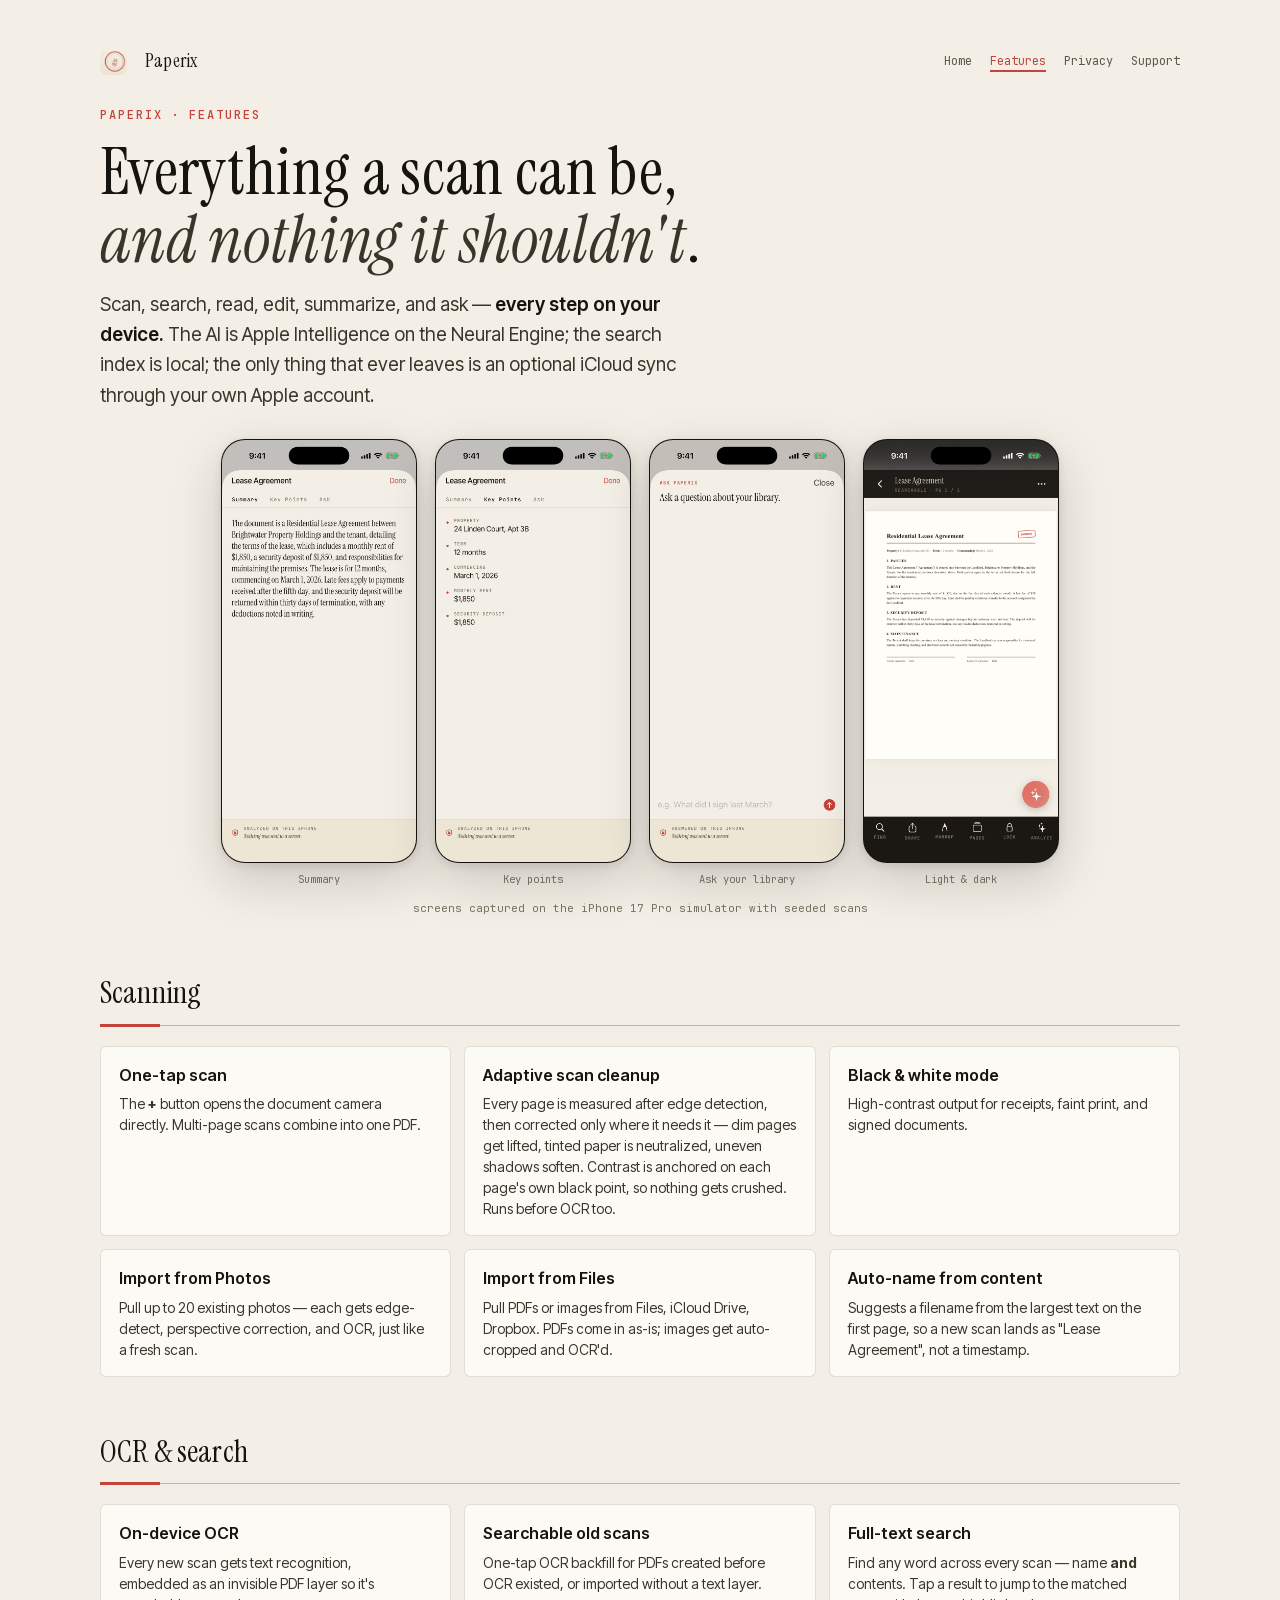
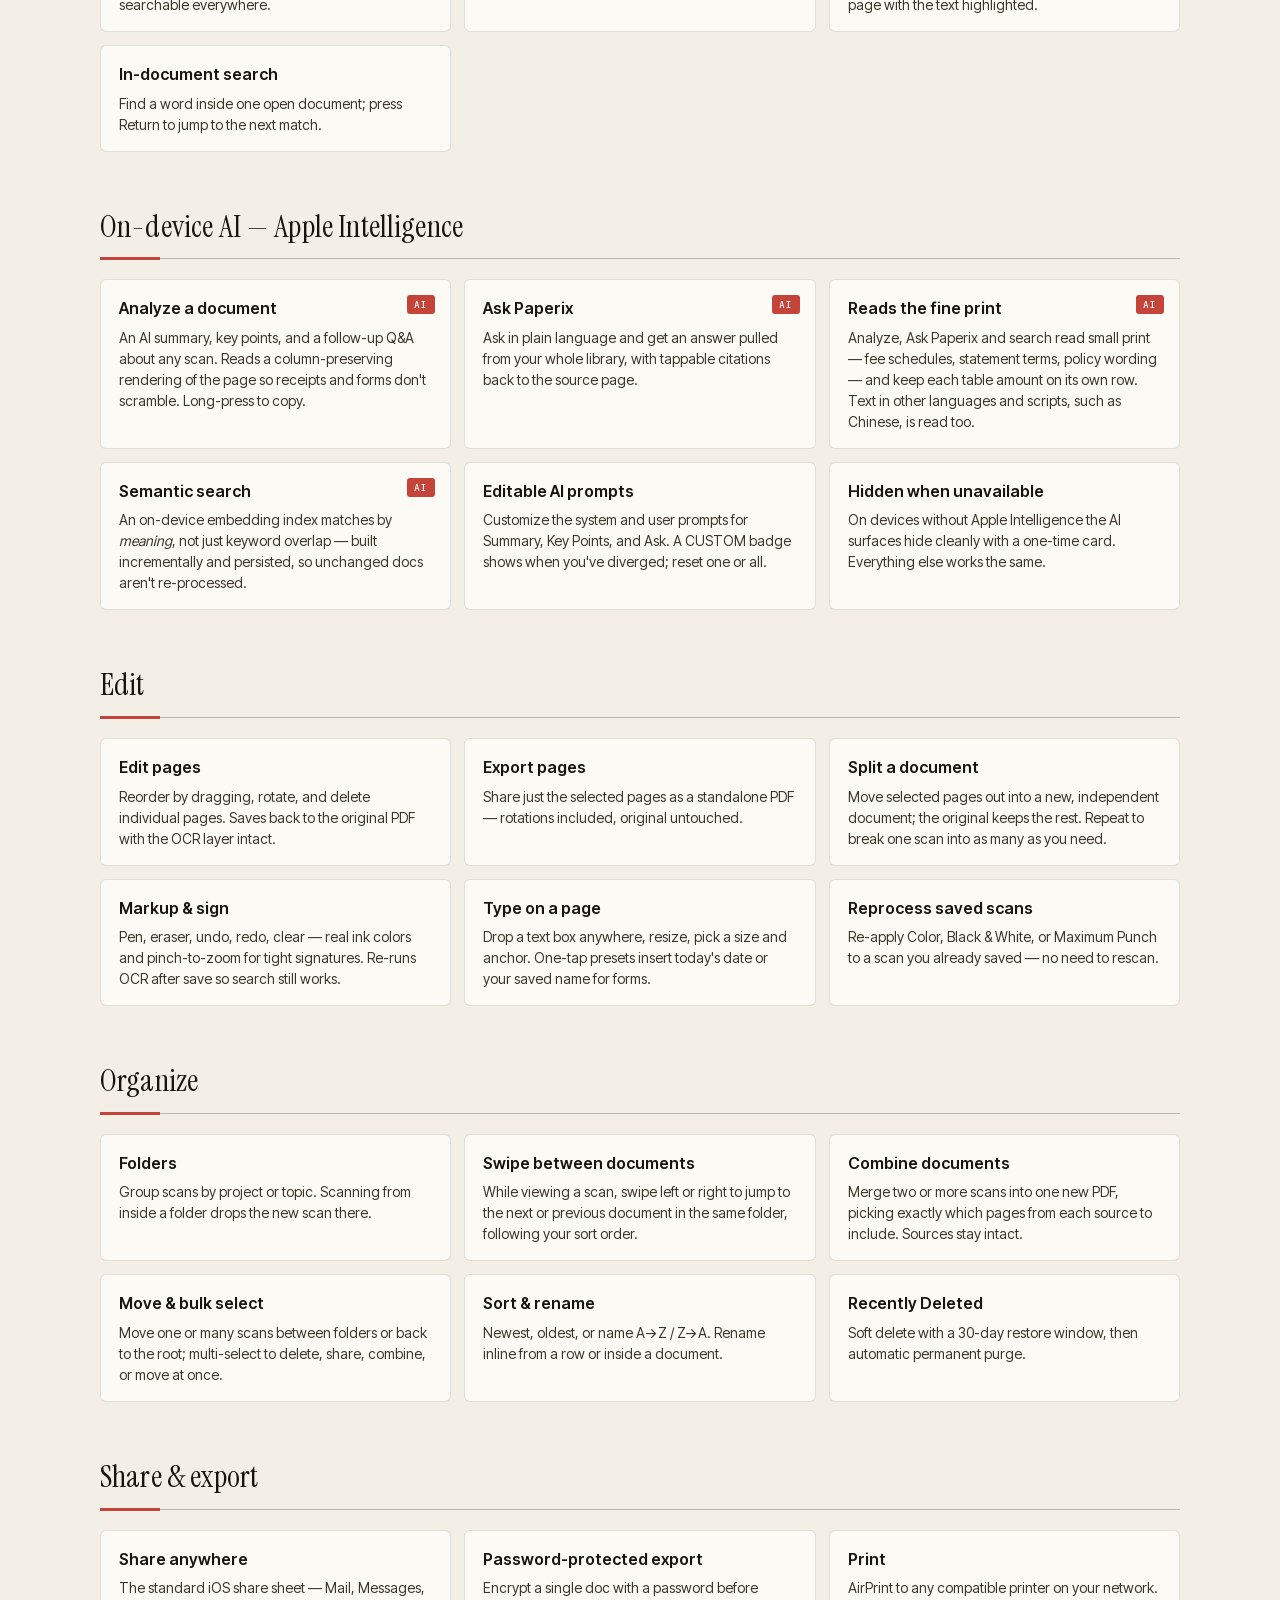
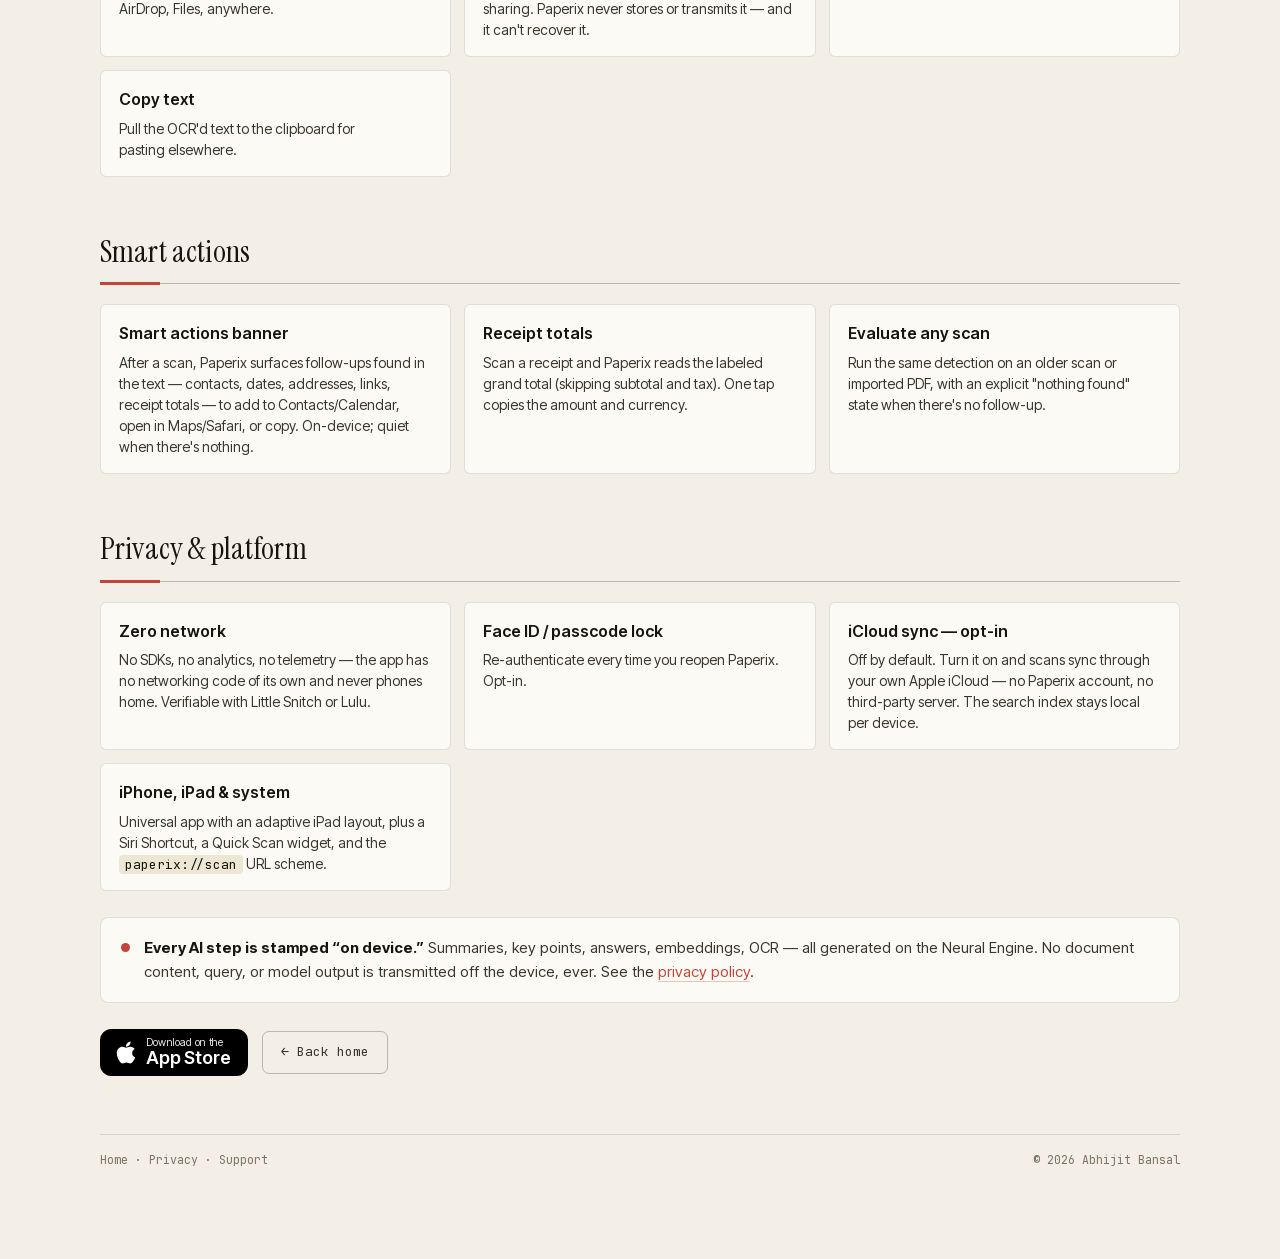
==== commit 869b3366: "site: fine print and languages for 1.7.1, root favicon and touch icon The Analyze card and a new fea" ====
--- a/features.html
+++ b/features.html
@@ -97,6 +97,7 @@
   <div class="grid">
     <div class="ve-card"><span class="tag">AI</span><h3>Analyze a document</h3><p>An AI summary, key points, and a follow-up Q&amp;A about any scan. Reads a column-preserving rendering of the page so receipts and forms don't scramble. Long-press to copy.</p></div>
     <div class="ve-card"><span class="tag">AI</span><h3>Ask Paperix</h3><p>Ask in plain language and get an answer pulled from your whole library, with tappable citations back to the source page.</p></div>
+    <div class="ve-card"><span class="tag">AI</span><h3>Reads the fine print</h3><p>Analyze, Ask Paperix and search read small print — fee schedules, statement terms, policy wording — and keep each table amount on its own row. Text in other languages and scripts, such as Chinese, is read too.</p></div>
     <div class="ve-card"><span class="tag">AI</span><h3>Semantic search</h3><p>An on-device embedding index matches by <em>meaning</em>, not just keyword overlap — built incrementally and persisted, so unchanged docs aren't re-processed.</p></div>
     <div class="ve-card"><h3>Editable AI prompts</h3><p>Customize the system and user prompts for Summary, Key Points, and Ask. A CUSTOM badge shows when you've diverged; reset one or all.</p></div>
     <div class="ve-card"><h3>Hidden when unavailable</h3><p>On devices without Apple Intelligence the AI surfaces hide cleanly with a one-time card. Everything else works the same.</p></div>
